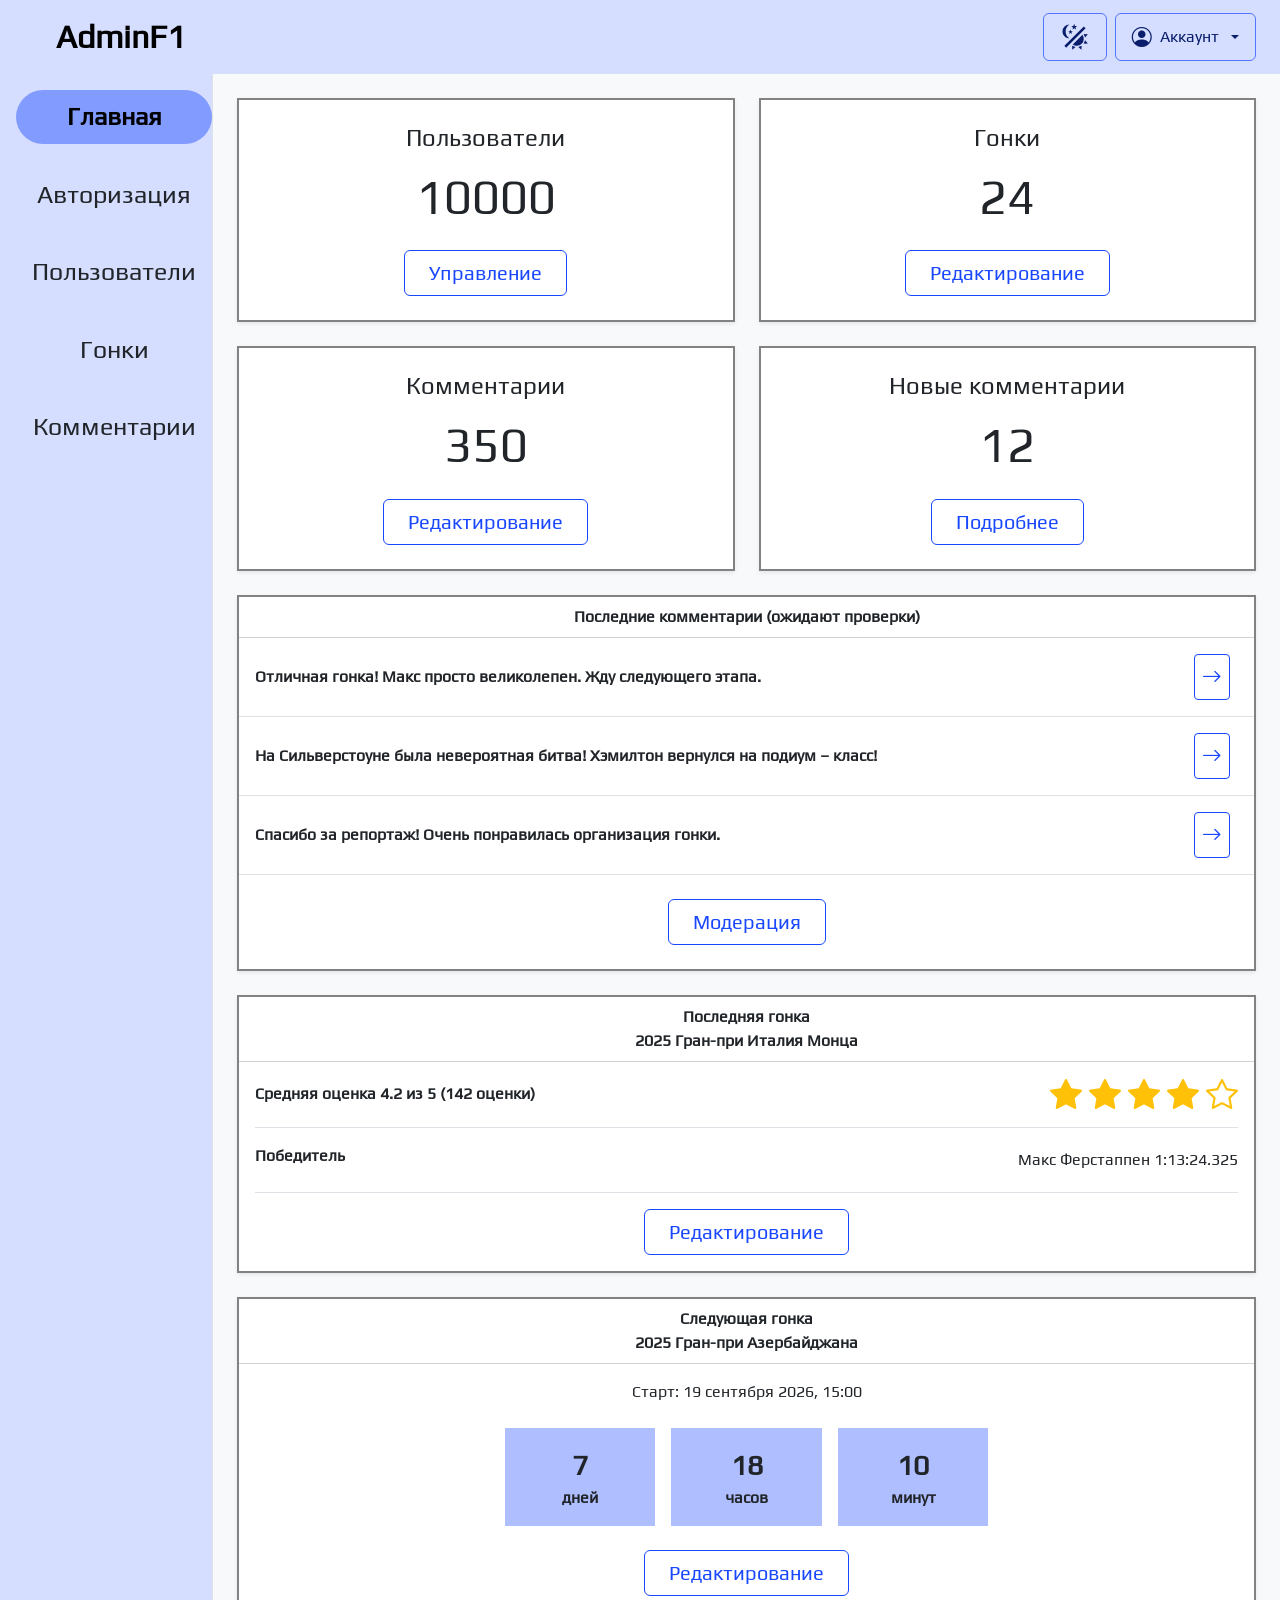
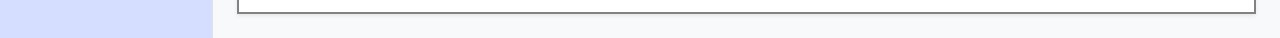
==== index.html @ 9af3a3dd "Add files via upload" ====
<!DOCTYPE html>
<html lang="ru" data-bs-theme="light">

<head>
  <meta charset="UTF-8" />
  <meta name="viewport" content="width=device-width, initial-scale=1.0" />
  <title>AdminF1</title>

  <link href="https://cdn.jsdelivr.net/npm/bootstrap@5.3.3/dist/css/bootstrap.min.css" rel="stylesheet" />
  <link href="https://cdn.jsdelivr.net/npm/bootstrap-icons@1.11.3/font/bootstrap-icons.min.css" rel="stylesheet" />
  <link rel="stylesheet" href="/css/style.css" />
  <script src="https://code.jquery.com/jquery-3.7.1.min.js"></script>
</head>

<body class="bg-body-tertiary body">
  <nav class="navbar bg-body py-2">
    <div class="container-fluid px-3 px-lg-4 d-flex justify-content-between align-items-center">
      <div class="d-flex align-items-center">
        <button class="btn btn-outline-secondary d-lg-none p-2" type="button" data-bs-toggle="offcanvas"
          data-bs-target="#mobileMenu" aria-label="Открыть меню">
          <i class="bi bi-list fs-4"></i>
        </button>
        <a class="navbar-brand fs-2 fw-bold d-none d-lg-inline ms-3 ps-3" href="index.html">AdminF1</a>
      </div>

      <div class="d-flex align-items-center gap-2">
        <button
          class="btn btn-outline-secondary theme-toggle py-2 px-3 d-none d-lg-inline-flex align-items-center justify-content-center"
          type="button" aria-label="Переключить тему">
          <svg width="30" height="30" xmlns="http://www.w3.org/2000/svg" viewBox="0 0 24 24" fill="currentColor">
            <path
              d="M7.5,2C5.71,3.15 4.5,5.18 4.5,7.5C4.5,9.82 5.71,11.85 7.53,13C4.46,13 2,10.54 2,7.5A5.5,5.5 0 0,1 7.5,2M19.07,3.5L20.5,4.93L4.93,20.5L3.5,19.07L19.07,3.5M12.89,5.93L11.41,5L9.97,6L10.39,4.3L9,3.24L10.75,3.12L11.33,1.47L12,3.1L13.73,3.13L12.38,4.26L12.89,5.93M9.59,9.54L8.43,8.81L7.31,9.59L7.65,8.27L6.56,7.44L7.92,7.35L8.37,6.06L8.88,7.33L10.24,7.36L9.19,8.23L9.59,9.54M19,13.5A5.5,5.5 0 0,1 13.5,19C12.28,19 11.15,18.6 10.24,17.93L17.93,10.24C18.6,11.15 19,12.28 19,13.5M14.6,20.08L17.37,18.93L17.13,22.28L14.6,20.08M18.93,17.38L20.08,14.61L22.28,17.15L18.93,17.38M20.08,12.42L18.94,9.64L22.28,9.88L20.08,12.42M9.63,18.93L12.4,20.08L9.87,22.27L9.63,18.93Z" />
          </svg>
        </button>

        <div class="dropdown">
          <button class="btn btn-outline-secondary dropdown-toggle py-2 px-3 d-flex align-items-center gap-2"
            type="button" data-bs-toggle="dropdown" aria-expanded="false">
            <i class="bi bi-person-circle fs-5"></i>
            <span>Аккаунт</span>
          </button>
          <ul class="dropdown-menu dropdown-menu-end shadow-sm border-0 mt-2 py-1">
            <li>
              <a class="dropdown-item py-2 rounded-2" href="#">Выход</a>
            </li>
          </ul>
        </div>
      </div>
    </div>
  </nav>

  <div class="container-fluid px-0">
    <div class="row g-0">
      <aside class="col-lg-3 col-xl-2 d-none d-lg-block bg-body border-end min-vh-100 p-3 my_menu_left">
        <div class="d-flex flex-column gap-3">
          <nav class="nav flex-column gap-4">
            <a class="nav-link active fw-semibold bg-body-secondary rounded-pill px-4 py-2 text-center active_color"
              href="index.html">
              Главная
            </a>
            <a class="nav-link text-body px-3 py-2 text-center" href="auth.html">Авторизация</a>
            <a class="nav-link text-body px-3 py-2 text-center" href="users.html">Пользователи</a>
            <a class="nav-link text-body px-3 py-2 text-center" href="race.html">Гонки</a>
            <a class="nav-link text-body px-3 py-2 text-center" href="comments.html">Комментарии</a>
          </nav>
        </div>
      </aside>

      <div class="offcanvas offcanvas-start d-lg-none" tabindex="-1" id="mobileMenu" aria-labelledby="mobileMenuLabel">
        <div class="offcanvas-header">
          <h2 class="offcanvas-title fw-semibold" id="mobileMenuLabel">
            AdminF1
          </h2>
          <button type="button" width="35" height="35" class="btn-close" data-bs-dismiss="offcanvas"
            aria-label="Закрыть"></button>
        </div>

        <div class="offcanvas-body">
          <button
            class="btn btn-outline-secondary theme-toggle w-100 py-2 d-flex align-items-center justify-content-center gap-2 mb-3"
            type="button">
            <svg width="35" height="35" xmlns="http://www.w3.org/2000/svg" viewBox="0 0 24 24" fill="currentColor">
              <path
                d="M7.5,2C5.71,3.15 4.5,5.18 4.5,7.5C4.5,9.82 5.71,11.85 7.53,13C4.46,13 2,10.54 2,7.5A5.5,5.5 0 0,1 7.5,2M19.07,3.5L20.5,4.93L4.93,20.5L3.5,19.07L19.07,3.5M12.89,5.93L11.41,5L9.97,6L10.39,4.3L9,3.24L10.75,3.12L11.33,1.47L12,3.1L13.73,3.13L12.38,4.26L12.89,5.93M9.59,9.54L8.43,8.81L7.31,9.59L7.65,8.27L6.56,7.44L7.92,7.35L8.37,6.06L8.88,7.33L10.24,7.36L9.19,8.23L9.59,9.54M19,13.5A5.5,5.5 0 0,1 13.5,19C12.28,19 11.15,18.6 10.24,17.93L17.93,10.24C18.6,11.15 19,12.28 19,13.5M14.6,20.08L17.37,18.93L17.13,22.28L14.6,20.08M18.93,17.38L20.08,14.61L22.28,17.15L18.93,17.38M20.08,12.42L18.94,9.64L22.28,9.88L20.08,12.42M9.63,18.93L12.4,20.08L9.87,22.27L9.63,18.93Z" />
            </svg>
          </button>

          <nav class="nav flex-column gap-2">
            <a class="nav-link active fw-semibold bg-body-secondary rounded-pill px-4 py-2 text-center active_color"
              href="index.html">
              Главная
            </a>
            <a class="nav-link text-body px-3 py-2 text-center" href="auth.html">Авторизация</a>
            <a class="nav-link text-body px-3 py-2 text-center" href="users.html">Пользователи</a>
            <a class="nav-link text-body px-3 py-2 text-center" href="race.html">Гонки</a>
            <a class="nav-link text-body px-3 py-2 text-center" href="comments.html">Комментарии</a>
          </nav>
        </div>
      </div>

      <main class="col-12 col-lg-9 col-xl-10 p-3 p-md-4">
        <div class="row g-3 g-md-4">
          <div class="col-12 col-md-6">
            <div class="card h-100 rounded-0 shadow-sm">
              <div class="card-body text-center d-flex flex-column py-4">
                <h4 class="mb-3">Пользователи</h4>
                <div class="display-5 mb-4">10000</div>
                <div class="mt-auto">
                   <a href="users.html">
                    <button class="btn btn-outline-primary px-4">
                      Управление
                    </button>
                  </a>
                </div>
              </div>
            </div>
          </div>

          <div class="col-12 col-md-6">
            <div class="card h-100 rounded-0 shadow-sm">
              <div class="card-body text-center d-flex flex-column py-4">
                <h4 class="mb-3">Гонки</h4>
                <div class="display-5 mb-4">24</div>
                <div class="mt-auto">
                  <a href="race.html">
                    <button class="btn btn-outline-primary px-4">
                      Редактирование
                    </button>
                  </a>
                </div>
              </div>
            </div>
          </div>

          <div class="col-12 col-md-6">
            <div class="card h-100 rounded-0 shadow-sm">
              <div class="card-body text-center d-flex flex-column py-4">
                <h4 class="mb-3">Комментарии</h4>
                <div class="display-5 mb-4">350</div>
                <div class="mt-auto">
                  <a href="comments.html">
                    <button class="btn btn-outline-primary px-4">
                      Редактирование
                    </button>
                  </a>
                </div>
              </div>
            </div>
          </div>

          <div class="col-12 col-md-6">
            <div class="card h-100 rounded-0 shadow-sm">
              <div class="card-body text-center d-flex flex-column py-4">
                <h4 class="mb-3">Новые комментарии</h4>
                <div class="display-5 mb-4">12</div>
                <div class="mt-auto">
                  <a href="comments.html">
                    <button class="btn btn-outline-primary px-4">
                      Подробнее
                    </button>
                  </a>
                </div>
              </div>
            </div>
          </div>

          <div class="col-12">
            <div class="card rounded-0 shadow-sm">
              <div class="card-header text-center fw-semibold bg-body">
                Последние комментарии (ожидают проверки)
              </div>
              <div class="list-group list-group-flush">
                <div class="list-group-item py-3">
                  <div
                    class="d-flex flex-column flex-sm-row justify-content-sm-between align-items-center text-center text-sm-start gap-2">
                    <div class="fw-semibold">
                      Отличная гонка! Макс просто великолепен. Жду следующего
                      этапа.
                    </div>
                    <a href="comments.html#comment-bahrain-alexey" class="btn btn-sm btn-outline-primary rounded-1">
                      <i class="bi bi-arrow-right"></i>
                    </a>
                  </div>
                </div>

                <div class="list-group-item py-3">
                  <div
                    class="d-flex flex-column flex-sm-row justify-content-sm-between align-items-center text-center text-sm-start gap-2">
                    <div class="fw-semibold">
                      На Сильверстоуне была невероятная битва! Хэмилтон
                      вернулся на подиум – класс!
                    </div>
                    <a href="comments.html#comment-uk-ivan" class="btn btn-sm btn-outline-primary rounded-1">
                      <i class="bi bi-arrow-right"></i>
                    </a>
                  </div>
                </div>

                <div class="list-group-item py-3">
                  <div
                    class="d-flex flex-column flex-sm-row justify-content-sm-between align-items-center text-center text-sm-start gap-2">
                    <div class="fw-semibold">
                      Спасибо за репортаж! Очень понравилась организация
                      гонки.
                    </div>
                    <a href="comments.html#comment-bahrain-anton" class="btn btn-sm btn-outline-primary rounded-1">
                      <i class="bi bi-arrow-right"></i>
                    </a>
                  </div>
                </div>

                <div class="text-center py-4">
                  <a href="comments.html">
                    <button class="btn btn-outline-primary px-4">
                      Модерация
                    </button>
                  </a>
                </div>
              </div>
            </div>
          </div>
          <div class="col-12">
            <div class="card rounded-0 shadow-sm">
              <div class="card-header text-center bg-body">
                <div class="fw-semibold">Последняя гонка</div>
                <div class="fw-semibold">2025 Гран-при Италия Монца</div>
              </div>

              <div class="card-body text-center">
                <div class="d-flex flex-column flex-md-row justify-content-between align-items-center gap-2 mb-3">
                  <div class="fw-semibold">
                    Средняя оценка 4.2 из 5 (142 оценки)
                  </div>
                  <div class="fs-2 text-warning lh-1">
                    <i class="bi bi-star-fill"></i>
                    <i class="bi bi-star-fill"></i>
                    <i class="bi bi-star-fill"></i>
                    <i class="bi bi-star-fill"></i>
                    <i class="bi bi-star"></i>
                  </div>
                </div>

                <div
                  class="border-top border-bottom py-3 mb-3 d-flex flex-column flex-md-row justify-content-between align-items-center gap-2 mb-3">
                  <div class="fw-semibold mb-2">Победитель</div>
                  <div>Макс Ферстаппен 1:13:24.325</div>
                </div>

                <a href="race.html">
                  <button class="btn btn-outline-primary px-4">
                    Редактирование
                  </button>
                </a>
              </div>
            </div>
          </div>

          <div class="col-12">
            <div class="card rounded-0 shadow-sm">
              <div class="card-header text-center bg-body">
                <div class="fw-semibold">Следующая гонка</div>
                <div class="fw-semibold">2025 Гран-при Азербайджана</div>
              </div>

              <div class="card-body text-center">
                <p class="mb-4">Старт: 19 сентября 2026, 15:00</p>

                <div class="row justify-content-center g-3 mb-4">
                  <div class="col-4 col-sm-3 col-md-2">
                    <div class="bg-body-secondary py-3 timer_color">
                      <div class="fs-3 fw-semibold">7</div>
                      <div class="fw-semibold">дней</div>
                    </div>
                  </div>

                  <div class="col-4 col-sm-3 col-md-2">
                    <div class="bg-body-secondary py-3 timer_color">
                      <div class="fs-3 fw-semibold">18</div>
                      <div class="fw-semibold">часов</div>
                    </div>
                  </div>

                  <div class="col-4 col-sm-3 col-md-2">
                    <div class="bg-body-secondary py-3 timer_color">
                      <div class="fs-3 fw-semibold">10</div>
                      <div class="fw-semibold">минут</div>
                    </div>
                  </div>
                </div>

                <a href="race.html">
                  <button class="btn btn-outline-primary px-4">
                    Редактирование
                  </button>
                </a>
              </div>
            </div>
          </div>
        </div>
      </main>
    </div>
  </div>
  <script src="js/theme.js"></script>
  <script src="https://cdn.jsdelivr.net/npm/bootstrap@5.3.3/dist/js/bootstrap.bundle.min.js"></script>
</body>

</html>
---- css/style.css ----
@font-face {
  font-family: "Play-Regular";
  src: url("../fonts/Play-Regular.woff") format("woff");
}

* {
  font-family: "Play-Regular";
}

.nav-link {
  font-size: 25px;
}

.btn-outline-primary {
  font-size: 20px;
}

.list-group-item {
  display: grid;
  grid-template-columns: 1fr auto;
  gap: 0.5rem;
  align-items: start;
  word-break: break-word;
}

@media (max-width: 991.98px) {
  .users-table thead {
    display: none;
  }

  .users-table tbody tr {
    display: block;
    margin-bottom: 1.25rem;
    border: 1px solid var(--bs-border-color);
    border-radius: 0.75rem;
    background-color: var(--bs-body-bg);
    padding: 0.75rem;
  }

  .users-table tbody td {
    display: flex;
    justify-content: space-between;
    align-items: center;
    gap: 0.75rem;
    border-bottom: 1px solid var(--bs-border-color);
    padding: 0.6rem 0.25rem;
    text-align: left !important;
  }

  .users-table tbody td:last-child {
    border-bottom: none;
  }

  .users-table tbody td::before {
    content: attr(data-label);
    font-weight: 700;
    width: 40%;
    color: var(--bs-secondary-color);
    font-size: 0.85rem;
    text-transform: uppercase;
  }

  .users-table tbody td .badge,
  .users-table tbody td .action-buttons,
  .users-table tbody td .fw-semibold,
  .users-table tbody td .text-muted {
    text-align: right;
    justify-content: flex-end;
  }

  .users-table tbody td .action-buttons {
    display: flex;
    flex-wrap: wrap;
    gap: 0.5rem;
  }

  .users-table tbody td .btn-sm {
    padding: 0.4rem 0.75rem;
    font-size: 0.85rem;
  }
}

@media (max-width: 480px) {
  .users-table tbody tr {
    padding: 0.5rem;
  }

  .users-table tbody td {
    padding: 0.5rem 0;
    gap: 0.5rem;
  }

  .users-table tbody td::before {
    width: 35%;
    font-size: 0.75rem;
  }

  .users-table tbody td .btn-sm {
    padding: 0.3rem 0.6rem;
    font-size: 0.8rem;
  }
}
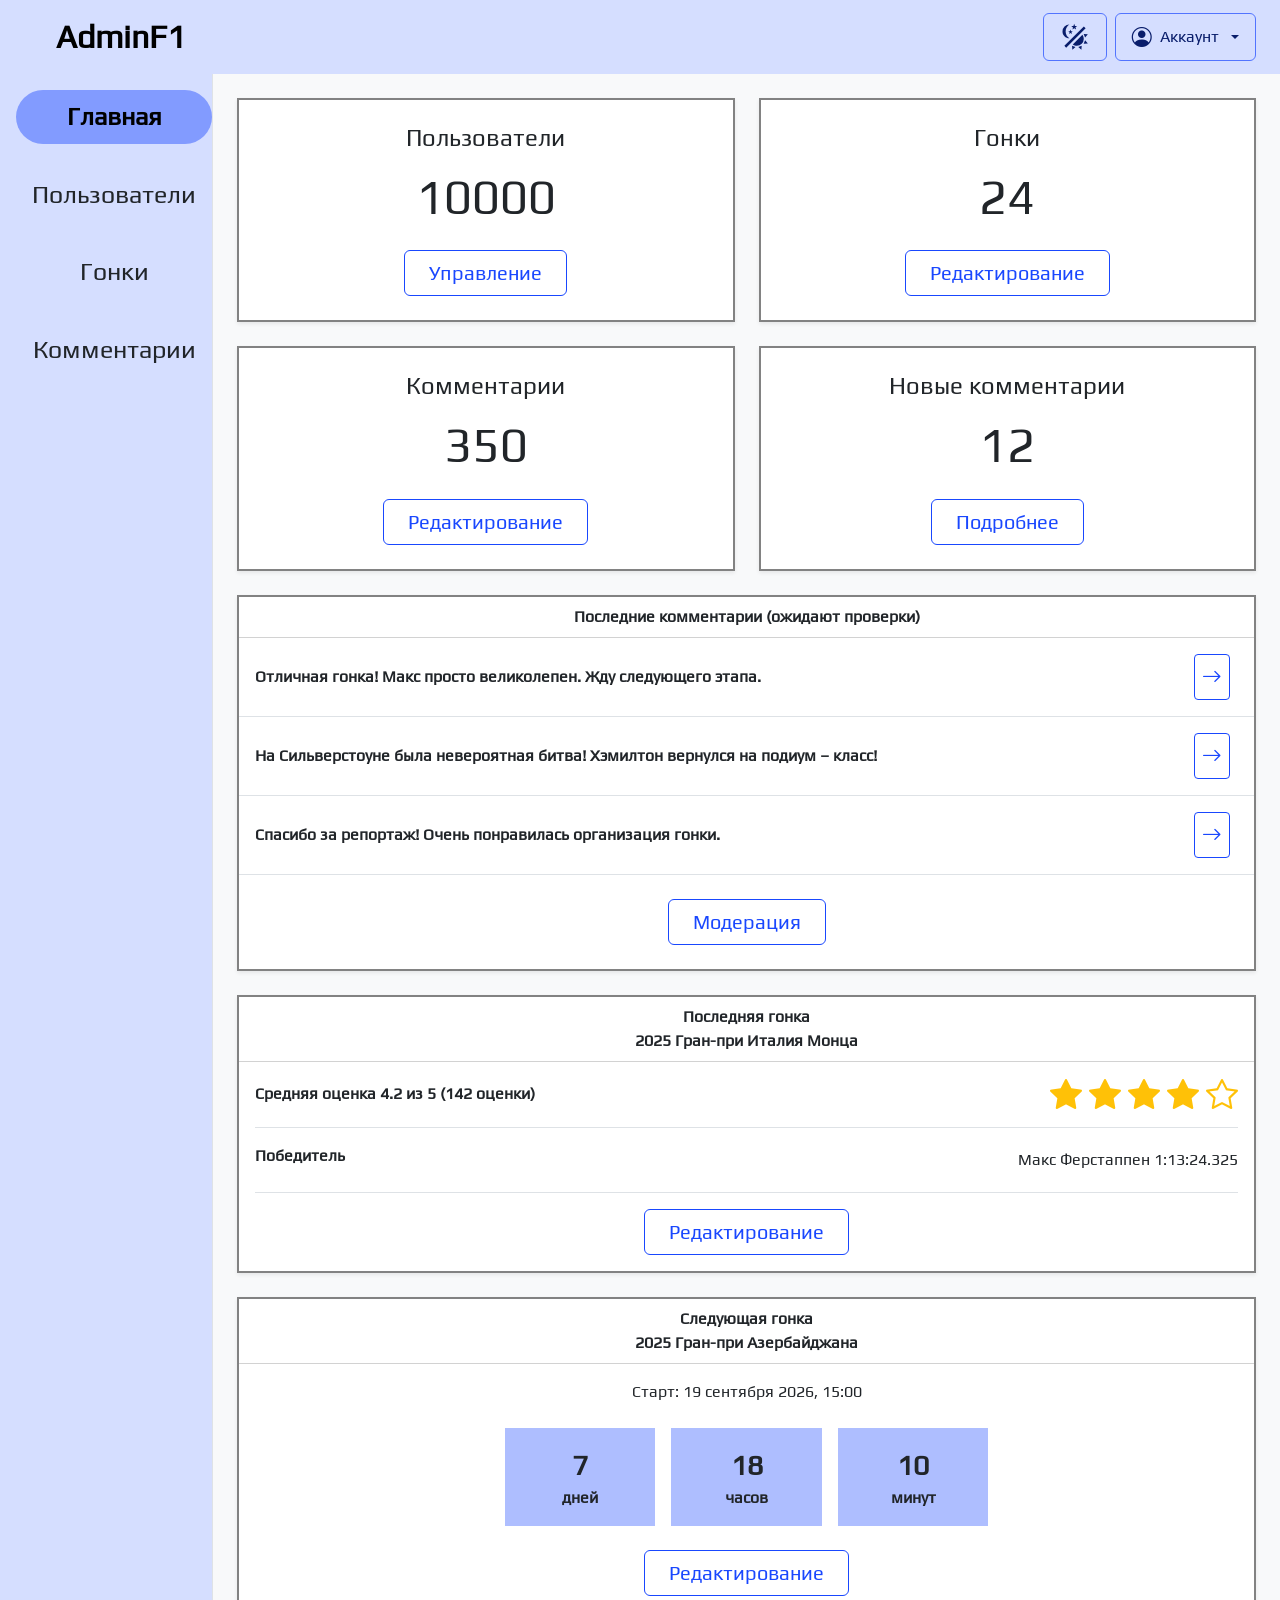
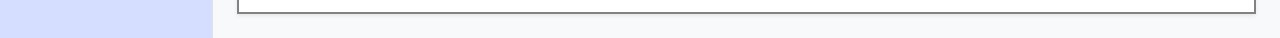
==== commit 95764b16: "Add files via upload" ====
--- a/index.html
+++ b/index.html
@@ -8,7 +8,7 @@
 
   <link href="https://cdn.jsdelivr.net/npm/bootstrap@5.3.3/dist/css/bootstrap.min.css" rel="stylesheet" />
   <link href="https://cdn.jsdelivr.net/npm/bootstrap-icons@1.11.3/font/bootstrap-icons.min.css" rel="stylesheet" />
-  <link rel="stylesheet" href="/css/style.css" />
+  <link rel="stylesheet" href="css/style.css" />
   <script src="https://code.jquery.com/jquery-3.7.1.min.js"></script>
 </head>
 
@@ -41,7 +41,7 @@
           </button>
           <ul class="dropdown-menu dropdown-menu-end shadow-sm border-0 mt-2 py-1">
             <li>
-              <a class="dropdown-item py-2 rounded-2" href="#">Выход</a>
+              <a class="dropdown-item py-2 rounded-2" href="auth.html">Выход</a>
             </li>
           </ul>
         </div>
@@ -58,7 +58,6 @@
               href="index.html">
               Главная
             </a>
-            <a class="nav-link text-body px-3 py-2 text-center" href="auth.html">Авторизация</a>
             <a class="nav-link text-body px-3 py-2 text-center" href="users.html">Пользователи</a>
             <a class="nav-link text-body px-3 py-2 text-center" href="race.html">Гонки</a>
             <a class="nav-link text-body px-3 py-2 text-center" href="comments.html">Комментарии</a>
@@ -90,7 +89,6 @@
               href="index.html">
               Главная
             </a>
-            <a class="nav-link text-body px-3 py-2 text-center" href="auth.html">Авторизация</a>
             <a class="nav-link text-body px-3 py-2 text-center" href="users.html">Пользователи</a>
             <a class="nav-link text-body px-3 py-2 text-center" href="race.html">Гонки</a>
             <a class="nav-link text-body px-3 py-2 text-center" href="comments.html">Комментарии</a>
